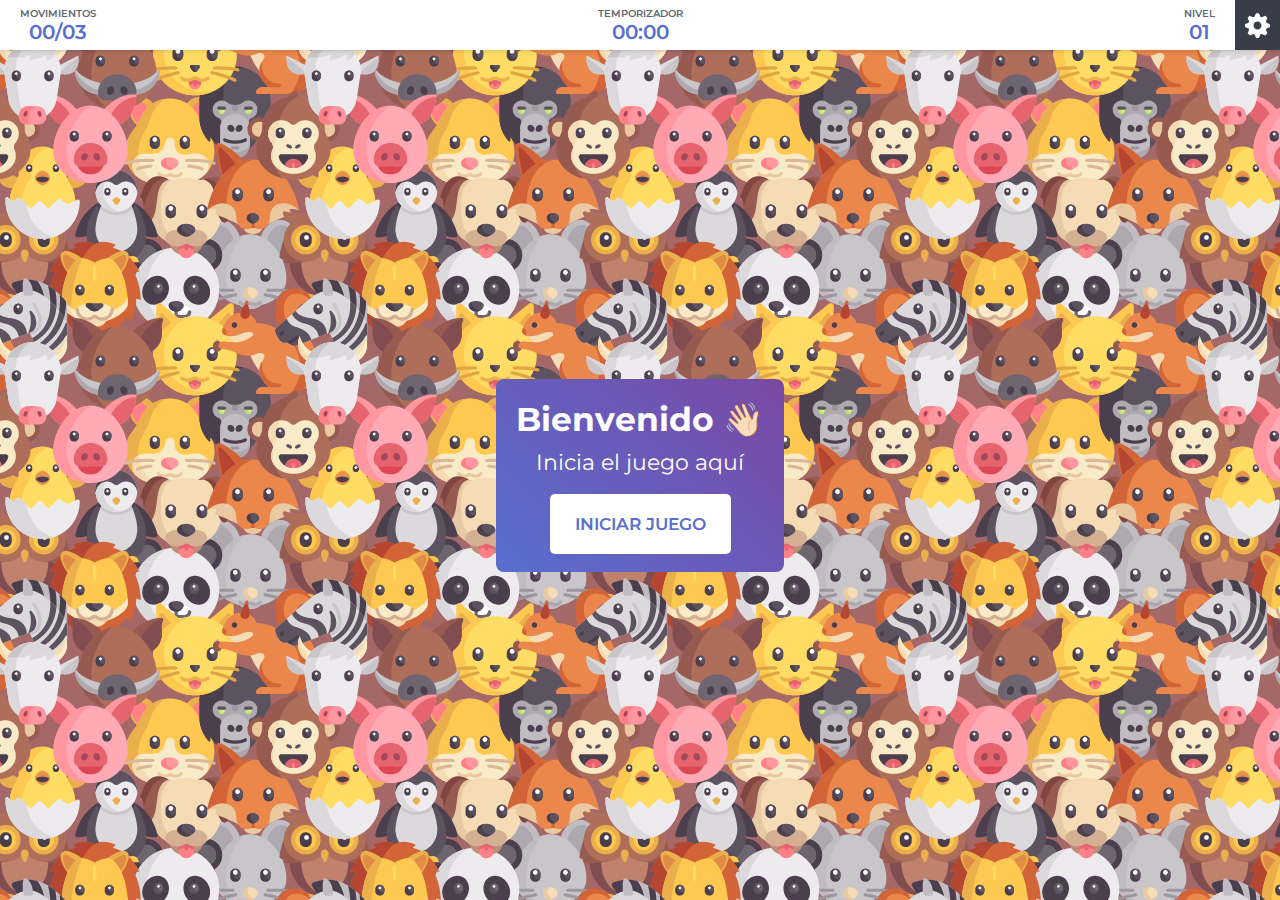
==== index.html @ 515320ef "Menu de configuración incorporado" ====
<!DOCTYPE html>
<html lang="es">
  <head>
    <meta charset="utf-8">
    <!-- FAVICON -->
    <link rel="apple-touch-icon" sizes="59x59" href="favicon/apple-icon-59x59.png">
    <link rel="apple-touch-icon" sizes="60x60" href="favicon/apple-icon-60x60.png">
    <link rel="apple-touch-icon" sizes="72x72" href="favicon/apple-icon-72x72.png">
    <link rel="apple-touch-icon" sizes="76x76" href="favicon/apple-icon-76x76.png">
    <link rel="apple-touch-icon" sizes="114x114" href="favicon/apple-icon-114x114.png">
    <link rel="apple-touch-icon" sizes="120x120" href="favicon/apple-icon-120x120.png">
    <link rel="apple-touch-icon" sizes="144x144" href="favicon/apple-icon-144x144.png">
    <link rel="apple-touch-icon" sizes="152x152" href="favicon/apple-icon-152x152.png">
    <link rel="apple-touch-icon" sizes="180x180" href="favicon/apple-icon-180x180.png">
    <link rel="icon" type="image/png" sizes="192x192"  href="favicon/android-icon-192x192.png">
    <link rel="icon" type="image/png" sizes="32x32" href="favicon/favicon-32x32.png">
    <link rel="icon" type="image/png" sizes="96x96" href="favicon/favicon-96x96.png">
    <link rel="icon" type="image/png" sizes="16x16" href="favicon/favicon-16x16.png">
    <link rel="manifest" href="favicon/manifest.json">
    <meta name="msapplication-TileColor" content="#ffffff">
    <meta name="msapplication-TileImage" content="favicon/ms-icon-144x144.png">
    <meta name="theme-color" content="#ffffff">
    <!-- FAVICON -->
    <meta name="viewport" content="width=device-width, initial-scale=1, shrink-to-fit=no" />
    <title>Tarjetas</title>
    <link href="https://fonts.googleapis.com/css?family=Archivo|Archivo+Narrow:600" rel="stylesheet"/>
    <link href="https://fonts.googleapis.com/css?family=Montserrat:200,300,600&display=swap" rel="stylesheet">
    <link href="tarjetas.css?t=60" rel="stylesheet">
    <link href="site.css?t=60" rel="stylesheet" />
  </head>
  <body id="body" class="bg-body">
    <header>
      <div class="header">
        <div class="flex-left header-element">
          <div id="contador">
            <p>Movimientos</p>
            <span id="mov">00</span>/<span id="mov-max">03</span>
          </div>
        </div>
        <div id="tiempo" class="header-element">
          <p>Temporizador</p>
          <span id="minutos">00</span>:<span id="segundos">00</span>
        </div>
        <div class="flex-right header-element">
          <div id="niveles">
            <p>Nivel</p>
            <span id="nivel">01</span>
          </div>
        </div>
      </div>
      <div id="botonConfig" class="btn-config">
        <img src="img/icons/config.svg" alt="" width="25px">
      </div>
    </header>
    <main>
      <div id="mesa" class="mesa">
        <div id="bienvenida" class="mensaje bienvenida visible">
          <h2>Bienvenido 👋🏻 </h2>
          <p>Inicia el juego aquí</p>
          <a class="boton reiniciaJuego">Iniciar Juego</a>
        </div>
      </div>
      <div id="mesaDeMensajes" class="mesa">
        <div id="finalizado" class="mensaje finalizado">
          <h2>¡Bien Hecho!</h2>
          <p>Tu tiempo fue <span id="tiempoFinal">tiempoFinal</span> y lo lograste en <span id="movFinal">movFinal</span> <span>movimientos</span></p>
          <a class="boton reiniciaJuego">¿Reiniciar?</a>
        </div>
        <div id="subeNivel" class="mensaje sube-nivel">
          <h2>¡Bien Hecho!</h2>
          <p>Pasas al siguiente nivel</p>
          <a class="boton btn-secundario reiniciaJuego">Reiniciar</a>
          <a class="boton subeNivel">Siguiente nivel</a>
        </div>
        <div id="gameOverMov" class="mensaje game-over">
          <h2>Oouch! Te quedaste sin movimientos :/</h2>
          <p>Vuelve a intentarlo</p>
          <a class="boton btn-secundario reiniciaJuego">Reiniciar Juego</a>
          <a class="boton reiniciaNivel">Reiniciar Nivel</a>
        </div>
        <div id="gameOverTime" class="mensaje game-over">
          <h2>Oouch! Te quedaste sin tiempo :/</h2>
          <p>Vuelve a intentarlo</p>
          <a class="boton btn-secundario reiniciaJuego">Reiniciar Juego</a>
          <a class="boton reiniciaNivel">Reiniciar Nivel</a>
        </div>
        <div id="endGame" class="mensaje end-game max-width-S">
          <h2>¡Genial! Te diste vuelta el juego</h2>
          <p>Sos un crack</p>
          <a class="boton reiniciaJuego">¿Reiniciar?</a>
        </div>
      </div>
      <div id="menuConfig" class="menu-config">
        <div class="titulo">
          <h1>Menú de Configuración</h1>
        </div>
        <div class="nav-menu">
          <ul>
            <!-- <li id="inter-modoDeJuego" class="inter-box">
              <p>Modo de Juego</p>
              <div class="inter-icon i-next"></div>
            </li> -->
            <li id="inter-pista" class="inter-box inter-off">
              <p class="inter-label">Pistas</p>
              <div class="inter-icon i-pista"></div>
            </li>
            <li id="inter-son" class="inter-box inter-on">
              <p class="inter-label">Efectos de Sonido</p>
              <div class="inter-icon i-sound"></div>
            </li>
            <!-- <li id="inter-mus" class="inter-box inter-off">
              <p class="inter-label">Música</p>
              <div class="inter-icon i-sound"></div>
            </li> -->
          </ul>
        </div>
      </div>
    </main>

    <audio src="sounds/yes.wav" class="sonido" id="son-yes" preload="auto"></audio>
    <audio src="sounds/no.wav" class="sonido" id="son-no" preload="auto"></audio>
    <audio src="sounds/giro.wav" class="sonido" id="son-giro" preload="auto" ></audio>

    <script src="js/variables-globales.js?t=60" async defer></script>
    <script src="js/menu-configuracion.js?t=60" async defer></script>
    <script src="js/baraja-reparte.js?t=60" async defer></script>
    <script src="js/descubrir-comparar.js?t=60" async defer></script>
    <script src="js/acierto-error.js?t=60" async defer></script>
    <script src="js/cronometro-temporizador.js?t=60" async defer></script>
    <script src="js/contador-movimientos.js?t=60" async defer></script>
    <script src="js/cambia-nivel.js?t=60" async defer></script>
    <script src="js/finalizar.js?t=60" async defer></script>
    <script src="js/iniciar.js?t=60" async defer></script>
  </body>
</html>
---- tarjetas.css ----
body {
  font-size: 2rem;
  display: flex;
  flex-direction: column;
}

header {
  display: flex;
  height: 50px !important;
  background: white;
  height: 30px;
  /* border-bottom: 1px solid black; */
  box-shadow: 0 0 5px rgba(0, 0, 0, 0.2);
}

.header {
  display: flex;
  justify-content: space-between;
  align-items: center;
  padding: 10px;
  width: 100%;
  background: white;
  color: var(--softblue);
  font-family: 'Montserrat', sans-serif;
}

.header p {
  font-size: 10px;
  margin: 0;
  text-transform: uppercase;
  color:rgb(94, 103, 115);
}

.btn-config {
  display: flex;
  justify-content: center;
  align-items: center;
  padding: 10px;
  background-color: rgb(55, 61, 73);
  cursor: pointer;
}

.btn-config:hover {
  background-color: rgb(103, 111, 129);
}

.header-element {
  font-size: 20px;
  font-weight: 600;
  margin: 10px;
  text-align: center;
  /* background: black; */
}

.flex-right {
  display: flex;
  justify-content: flex-end;
}

.flex-left {
  display: flex;
  justify-content: flex-start;
}

.menu-config{
  display: none;
  background: rgba(88, 111, 208, 0.99);
  color: white;
  font-family: 'Montserrat', sans-serif;
  font-size: 20px;
  padding: 20px;
  position: absolute;
  bottom: 0;
  left: 0;
  width: 100vw;
  height: calc(100vh - 50px);
  box-sizing: border-box;
  justify-content: center;
  align-items: center;
  flex-direction: column;
}

.menu-config > div {
  /* background: peru; */
  margin: 5px;
}

.titulo h1 {
  font-weight: 600;
  font-size: 20px;
  text-transform: uppercase;
  text-align: center;
}

.menu-config.visible {
  display: flex
}

.nav-menu ul{
  padding: 0;
}

.nav-menu ul li{
  list-style: none;
  text-align: center;
  /* justify-content: center; */
  align-items: center;
  display: flex;
}

.inter-label {
  /* margin: 0; */
}

.inter-icon {
  /* background: white; */
  width: 30px;
  height: 30px;
  margin-left: 10px;
}

.inter-box {
  display: flex;
  justify-content: space-between;
  cursor: pointer;
  background: rgba(0, 0, 0, .3);
  color: white;
  padding: 0 10px;
  margin: 10px 0;
  border-radius: 3px;
}

.inter-box:hover {
  background: rgba(0, 0, 0, .4);
}

.i-next {
  background-image: url(img/icons/next.svg);
}

.inter-off {
  background: #CECECE;
  color: rgba(0, 0, 0, .3);
}

.inter-off .i-pista{
  background-image: url(img/icons/pista-off.svg);
}
.inter-off .i-sound{
  background-image: url(img/icons/sound-off.svg);
}

.inter-off:hover {
  background: #EDEDED;
}

.inter-on {
  background: #3BB66D;
  color: white;
}

.inter-on .i-pista{
  background-image: url(img/icons/pista-on.svg);
}
.inter-on .i-sound{
  background-image: url(img/icons/sound-on.svg);
}

.inter-on:hover {
  background: #36A864;
}

main {
  display: flex;
  justify-content: center;
  flex-grow: 1;
  /* position: relative; */
}

.mesa {
  display: flex;
  flex-wrap: wrap;
  align-items: center;
  align-content: center;
  justify-content: center;
  max-width: 50rem;
}

.card-container {
  /* width: 200px;
  height: 300px; */
  /* background: peru; */
}

/* .card-container:hover .tarjeta{
  transform: translateY(-10px);
} */

.tarjeta {
  /* -- STYLE -- */
  width: 6rem;
  height: 6rem;
  margin: 0.5rem;
  cursor: pointer;
  /* -- OTHERS -- */
  /* position: relative; */
  transition: 1s;
  /* backface-visibility: hidden; */
  transform-style: preserve-3d;
}

.front {
  border-radius: 8px;
  background-image: var(--gradient);
  box-shadow: 1px 1px 3px rgba(0, 0, 0, 0.25), 4px 4px 10px rgba(0, 0, 0, 0.2);
  text-align: center;
  height: 100%;
  width: 100%;
  position: absolute;
  backface-visibility: hidden;
}

.mensaje {
  display: none;
  background-image: var(--gradient);
  color: white;
  padding: 10px 20px;
  border-radius: 8px;
  font-family: 'Montserrat', sans-serif;
  font-size: 22px;
  text-align: center;
  margin:10px;
  max-width: 450px;
}

.max-width-S {
  max-width: 300px;
}

.mensaje.visible {
  display: block;
}

.mensaje h2, p {
  margin: 10px 0;
}

.boton {
  color: white;
  text-decoration: none;
  color: var(--softblue);
  background: white;
  border-radius: 5px;
  padding: 20px 25px;
  margin: 8px;
  display: inline-block;
  text-transform: uppercase;
  font-weight: 600;
  font-size: 17px;
  transition: .3s;
  cursor: pointer;
}

.boton:hover {
  box-shadow: 6px 6px 0 rgba(0, 0, 0, 0.5);
  text-shadow: 1.5px 1.5px 0 rgba(0, 0, 0, 0.1);
  /* color: white; */
  border-radius: 10px;
}

.btn-secundario {
  border: solid 1px white;
  background: rgba(255, 255, 255, 0.1);
  color: white;
}

.btn-secundario:hover {
  background: rgba(255, 255, 255, 0.2);
  text-shadow: none;
}

.front p {
  margin: 0;
  text-align: center;
  position: relative;
  top: 29px;
  color: white;
  font-family: 'Montserrat', sans-serif;
  font-size: 18px;
  font-weight: 200;
  line-height: 19px;
  backface-visibility: hidden;
}

.front span {
  font-weight: 600;
}

.back {
  /* -- POSITION -- */
  position: absolute;
  /* left: 0;
  right: 0;
  top: 0;
  bottom: 0; */
  height: 100%;
  width: 100%;
  /* -- STYLE -- */
  /* background: white; */
  box-shadow: 1px 1px 3px rgba(0, 0, 0, 0.25), 4px 4px 10px rgba(0, 0, 0, 0.2);
  border-radius: 8px;
  font-size: 2.5rem;
  padding-top: 0.4rem;
  box-sizing: border-box;
  /* -- DISPLAY -- */
  display: flex;
  justify-content: center;
  align-items: center;
  transform: rotateY(-180deg);
  backface-visibility: hidden;
}

.back img {
  width: 50px;
}

.key-name {
  position: absolute;
  right: 0;
  background: rgba(255, 255, 255, 0.2);
  width: 30px;
  font-size: 20px;
  border-radius: 0 8px;
  color: white;
}

.tarjeta.descubierta {
  transform: rotateY(-180deg);
}


/* ANIMACIONES */

@keyframes error {
  /* 0% {
    transform: rotateY(-80deg) translateX(0px);
  } */
  10%, 90% {
    transform: rotateY(-180deg) translateX(-1px);
  }
  20%, 80%{
    transform: rotateY(-180deg) translateX(2px);
  }
  30%, 50%, 70% {
    transform: rotateY(-180deg) translateX(-4px);
  }
  40%, 60% {
    transform: rotateY(-180deg) translateX(4px);
  }
  /* 100% {
    transform: rotateY(0deg) translateX(0px);
  } */
}

@keyframes pista {
  /* 0% {
    transform: rotateY(-80deg) translateX(0px);
  } */
  10%, 90% {
    transform: translateY(-1px);
  }
  20%, 80%{
    transform: translateY(2px);
  }
  30%, 50%, 70% {
    transform: translateY(-4px);
  }
  40%, 60% {
    transform: translateY(4px);
  }
  /* 100% {
    transform: rotateY(0deg) translateX(0px);
  } */
}


.acertada {
  border-radius: 8px;
  box-shadow: inset 0 0 0 3px rgb(95, 215, 39);
}

.error {
    /* animation: error 1s cubic-bezier(0.36, 0.07, 0.19, 0.97) both; */
    animation: error 0.6s;
    animation-delay: 0.3s;
}

.pista {
  animation: pista 1s;
}

.finalizado span {
  font-weight: 600;
}



/* .tarjeta__contenido::selection {
  background: transparent;
} */

/* .tarjeta:hover {
  transform: rotateY(-180deg);
} */

/* .boton {
  display: flex;
  justify-content: center;
  cursor: pointer;
}

.boton p {
  background: #48a473;
  color: white;
  padding: 10px 50px;
  border-radius: 5px;
  font-size: 25px;
  font-family: 'Montserrat', sans-serif;
  font-weight: 600;
  transition: 1s;
}

.boton p:hover {
  background: #419e92;
} */
---- site.css ----
:root {
  --bg: #fafafa;
  --font: "Archivo", sans-serif;
  /* --font-display: "Archivo Narrow", sans-serif; */
  --softblue: #586FD0;
  --purple: #7A48A4;
  --gradient: linear-gradient(45deg, var(--softblue), var(--purple));
}

body {
  margin: auto;
  min-height: 100vh;
  background: var(--bg);
  font-family: var(--font);
  user-select: none;
}

.bg-body {
  background-image: url(img/animals.png);
  background-size: 300px;
}

@media screen and (min-resolution: 2dppx) {
  .bg-body {
    background-image: url(img/animals@2x.png);
  }
}

.sonido {
  display: none;
}
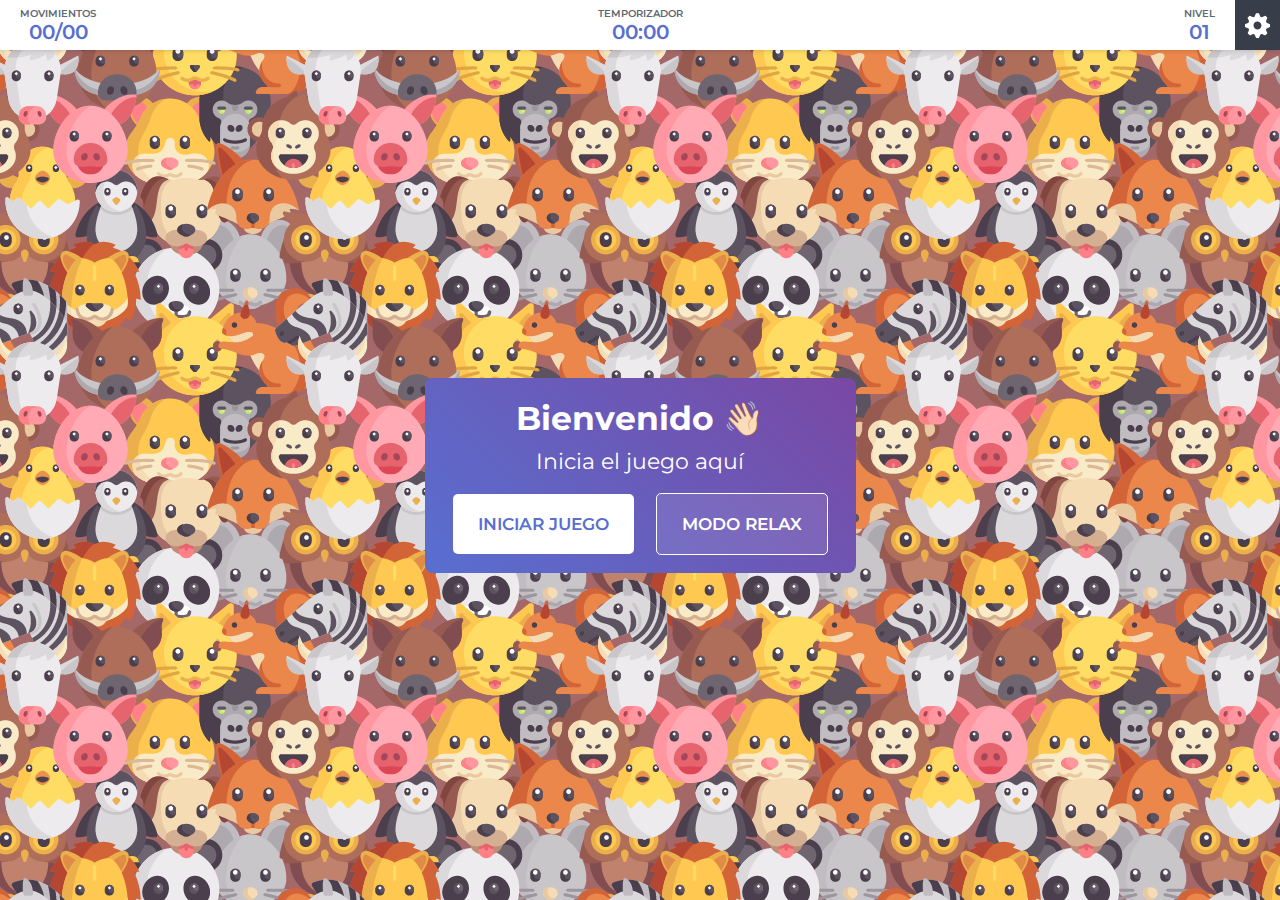
==== commit 15682e80: "Nuevas mejoras Se añadió modo Relax, Se añadieron los niveles al menú de configuración, se añadió mo" ====
--- a/index.html
+++ b/index.html
@@ -25,8 +25,8 @@
     <title>Tarjetas</title>
     <link href="https://fonts.googleapis.com/css?family=Archivo|Archivo+Narrow:600" rel="stylesheet"/>
     <link href="https://fonts.googleapis.com/css?family=Montserrat:200,300,600&display=swap" rel="stylesheet">
-    <link href="tarjetas.css?t=60" rel="stylesheet">
-    <link href="site.css?t=60" rel="stylesheet" />
+    <link href="tarjetas.css?t=63" rel="stylesheet">
+    <link href="site.css?t=63" rel="stylesheet" />
   </head>
   <body id="body" class="bg-body">
     <header>
@@ -34,7 +34,7 @@
         <div class="flex-left header-element">
           <div id="contador">
             <p>Movimientos</p>
-            <span id="mov">00</span>/<span id="mov-max">03</span>
+            <span id="mov">00</span>/<span id="mov-max">00</span>
           </div>
         </div>
         <div id="tiempo" class="header-element">
@@ -57,7 +57,8 @@
         <div id="bienvenida" class="mensaje bienvenida visible">
           <h2>Bienvenido 👋🏻 </h2>
           <p>Inicia el juego aquí</p>
-          <a class="boton reiniciaJuego">Iniciar Juego</a>
+          <a class="boton iniciaModoNormal">Iniciar Juego</a>
+          <a class="boton btn-secundario iniciaModoRelax">Modo Relax</a>
         </div>
       </div>
       <div id="mesaDeMensajes" class="mesa">
@@ -100,6 +101,31 @@
               <p>Modo de Juego</p>
               <div class="inter-icon i-next"></div>
             </li> -->
+            <!-- <li class="inter-modoDeJuego">
+              <div class="inter-box inter-modJuego modNormal inter-on">
+                <p>Normal</p>
+              </div>
+              <div class="inter-box inter-modJuego modRelax inter-off">
+                <p>Relax</p>
+              </div>
+            </li> -->
+            <li id="inter-niveles" class="inter-niveles">
+              <div class="inter-box inter-niv inter-on">
+                <p class="inter-label">1</p>
+              </div>
+              <div class="inter-box inter-niv inter-bloq">
+                <p class="inter-label">2</p>
+              </div>
+              <div class="inter-box inter-niv inter-bloq">
+                <p class="inter-label">3</p>
+              </div>
+              <div class="inter-box inter-niv inter-bloq">
+                <p class="inter-label">4</p>
+              </div>
+              <div class="inter-box inter-niv inter-bloq">
+                <p class="inter-label">5</p>
+              </div>
+            </li>
             <li id="inter-pista" class="inter-box inter-off">
               <p class="inter-label">Pistas</p>
               <div class="inter-icon i-pista"></div>
@@ -121,15 +147,15 @@
     <audio src="sounds/no.wav" class="sonido" id="son-no" preload="auto"></audio>
     <audio src="sounds/giro.wav" class="sonido" id="son-giro" preload="auto" ></audio>
 
-    <script src="js/variables-globales.js?t=60" async defer></script>
-    <script src="js/menu-configuracion.js?t=60" async defer></script>
-    <script src="js/baraja-reparte.js?t=60" async defer></script>
-    <script src="js/descubrir-comparar.js?t=60" async defer></script>
-    <script src="js/acierto-error.js?t=60" async defer></script>
-    <script src="js/cronometro-temporizador.js?t=60" async defer></script>
-    <script src="js/contador-movimientos.js?t=60" async defer></script>
-    <script src="js/cambia-nivel.js?t=60" async defer></script>
-    <script src="js/finalizar.js?t=60" async defer></script>
-    <script src="js/iniciar.js?t=60" async defer></script>
+    <script src="js/variables-globales.js?t=63" async defer></script>
+    <script src="js/menu-configuracion.js?t=63" async defer></script>
+    <script src="js/baraja-reparte.js?t=63" async defer></script>
+    <script src="js/descubrir-comparar.js?t=63" async defer></script>
+    <script src="js/acierto-error.js?t=63" async defer></script>
+    <script src="js/cronometro-temporizador.js?t=63" async defer></script>
+    <script src="js/contador-movimientos.js?t=63" async defer></script>
+    <script src="js/cambia-nivel.js?t=63" async defer></script>
+    <script src="js/finalizar.js?t=63" async defer></script>
+    <script src="js/iniciar.js?t=63" async defer></script>
   </body>
 </html>
--- a/tarjetas.css
+++ b/tarjetas.css
@@ -29,6 +29,10 @@
   margin: 0;
   text-transform: uppercase;
   color:rgb(94, 103, 115);
+}
+
+.invisible {
+  display: none;
 }
 
 .btn-config {
@@ -73,7 +77,8 @@
   bottom: 0;
   left: 0;
   width: 100vw;
-  height: calc(100vh - 50px);
+  /* height: calc(100vh - 50px); */
+  height: calc((var(--vh, 1vh) * 100) - 50px);
   box-sizing: border-box;
   justify-content: center;
   align-items: center;
@@ -119,6 +124,15 @@
   margin-left: 10px;
 }
 
+.inter-modoDeJuego {
+  justify-content: space-between;
+}
+
+.inter-modJuego{
+  width: 40%;
+  justify-content: center !important;
+}
+
 .inter-box {
   display: flex;
   justify-content: space-between;
@@ -134,6 +148,15 @@
   background: rgba(0, 0, 0, .4);
 }
 
+.inter-niveles {
+  justify-content: space-between;
+}
+
+.inter-niv {
+  width: 20px;
+  justify-content: center;
+}
+
 .i-next {
   background-image: url(img/icons/next.svg);
 }
@@ -168,6 +191,15 @@
 
 .inter-on:hover {
   background: #36A864;
+}
+
+.inter-bloq {
+  opacity: .2;
+  cursor: no-drop;
+}
+
+.inter-bloq:hover {
+  background: rgba(0, 0, 0, .3);
 }
 
 main {
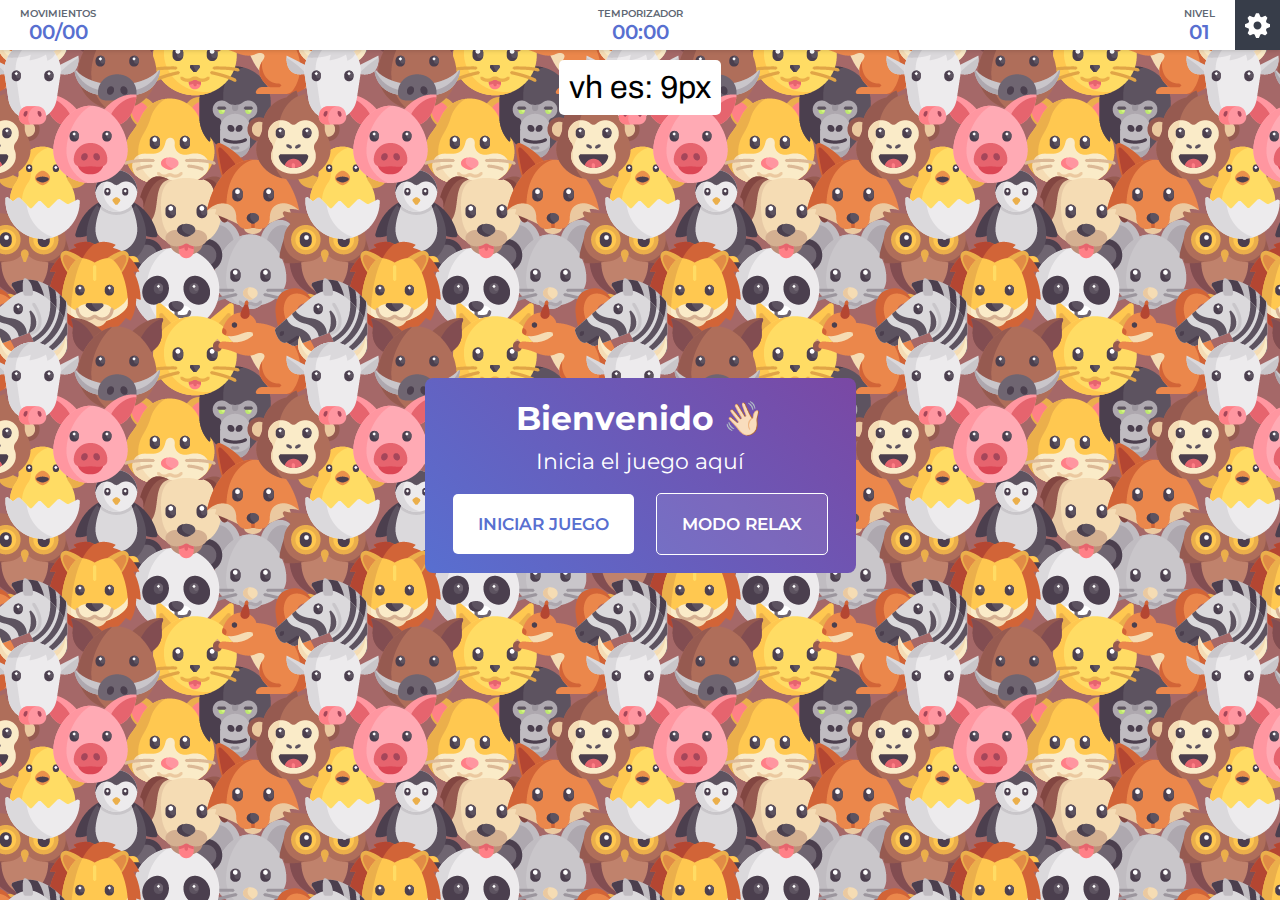
==== commit a675fabc: "Mejorando vh unit en JS" ====
--- a/index.html
+++ b/index.html
@@ -53,6 +53,9 @@
       </div>
     </header>
     <main>
+      <div class="vh">
+        vh es: ?px
+      </div>
       <div id="mesa" class="mesa">
         <div id="bienvenida" class="mensaje bienvenida visible">
           <h2>Bienvenido 👋🏻 </h2>
--- a/tarjetas.css
+++ b/tarjetas.css
@@ -33,6 +33,14 @@
 
 .invisible {
   display: none;
+}
+
+.vh {
+  position: absolute;
+  background: white;
+  padding: 10px;
+  border-radius: 5px;
+  top: 60px;
 }
 
 .btn-config {
@@ -78,7 +86,7 @@
   left: 0;
   width: 100vw;
   /* height: calc(100vh - 50px); */
-  height: calc((var(--vh, 1vh) * 100) - 50px);
+  height: calc(100 * (var(--vh, 1vh)) - 50px);
   box-sizing: border-box;
   justify-content: center;
   align-items: center;
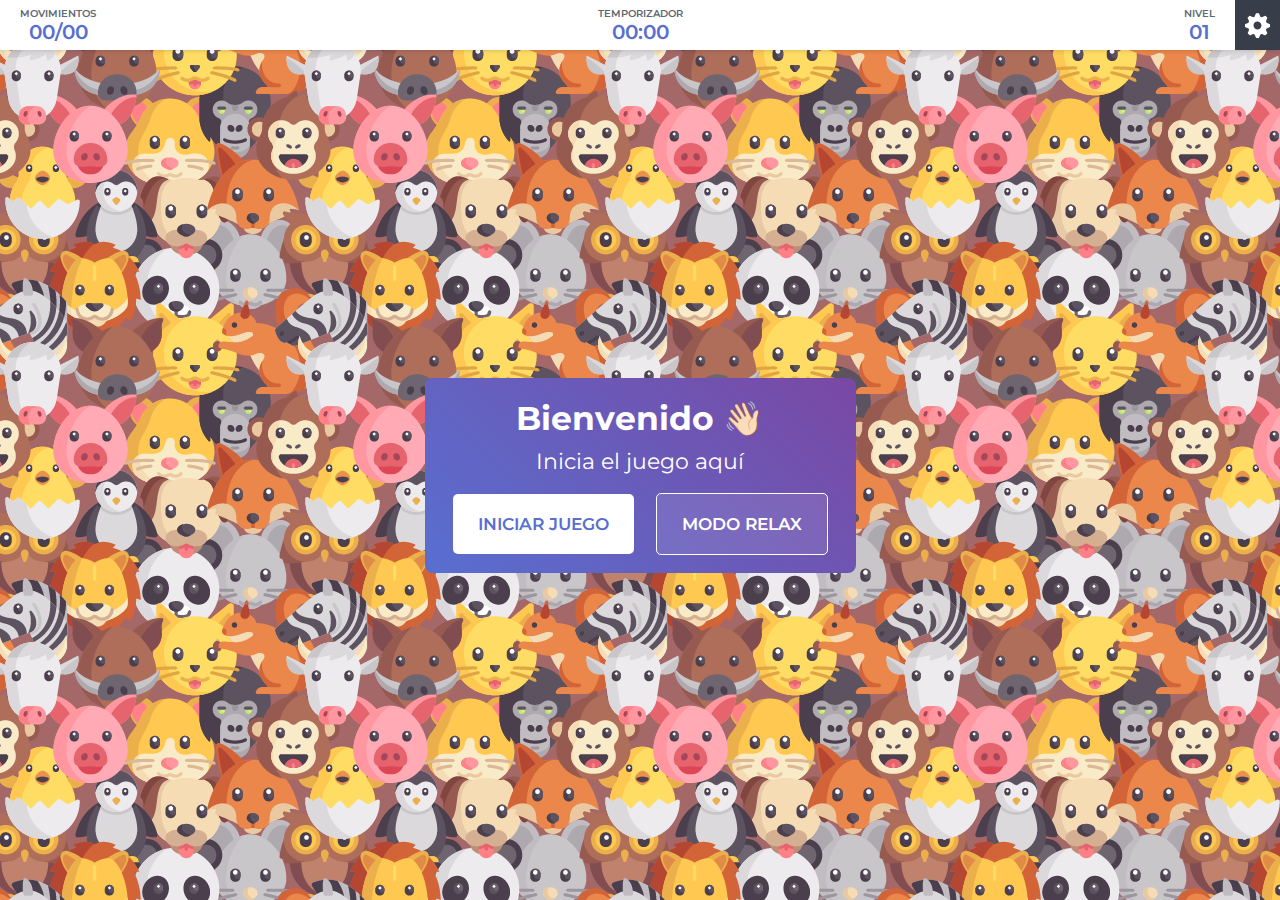
==== commit fbdbe402: "realViewportHeight.js añadido al proyecto, Problema en MenuConfig en Mobile resuelto" ====
--- a/index.html
+++ b/index.html
@@ -25,8 +25,8 @@
     <title>Tarjetas</title>
     <link href="https://fonts.googleapis.com/css?family=Archivo|Archivo+Narrow:600" rel="stylesheet"/>
     <link href="https://fonts.googleapis.com/css?family=Montserrat:200,300,600&display=swap" rel="stylesheet">
-    <link href="tarjetas.css?t=63" rel="stylesheet">
-    <link href="site.css?t=63" rel="stylesheet" />
+    <link href="tarjetas.css?t=65" rel="stylesheet">
+    <link href="site.css?t=65" rel="stylesheet" />
   </head>
   <body id="body" class="bg-body">
     <header>
@@ -53,9 +53,6 @@
       </div>
     </header>
     <main>
-      <div class="vh">
-        vh es: ?px
-      </div>
       <div id="mesa" class="mesa">
         <div id="bienvenida" class="mensaje bienvenida visible">
           <h2>Bienvenido 👋🏻 </h2>
@@ -150,15 +147,16 @@
     <audio src="sounds/no.wav" class="sonido" id="son-no" preload="auto"></audio>
     <audio src="sounds/giro.wav" class="sonido" id="son-giro" preload="auto" ></audio>
 
-    <script src="js/variables-globales.js?t=63" async defer></script>
-    <script src="js/menu-configuracion.js?t=63" async defer></script>
-    <script src="js/baraja-reparte.js?t=63" async defer></script>
-    <script src="js/descubrir-comparar.js?t=63" async defer></script>
-    <script src="js/acierto-error.js?t=63" async defer></script>
-    <script src="js/cronometro-temporizador.js?t=63" async defer></script>
-    <script src="js/contador-movimientos.js?t=63" async defer></script>
-    <script src="js/cambia-nivel.js?t=63" async defer></script>
-    <script src="js/finalizar.js?t=63" async defer></script>
-    <script src="js/iniciar.js?t=63" async defer></script>
+    <script src="js/realViewportHeight.js?t=65" async defer></script>
+    <script src="js/variables-globales.js?t=65" async defer></script>
+    <script src="js/menu-configuracion.js?t=65" async defer></script>
+    <script src="js/baraja-reparte.js?t=65" async defer></script>
+    <script src="js/descubrir-comparar.js?t=65" async defer></script>
+    <script src="js/acierto-error.js?t=65" async defer></script>
+    <script src="js/cronometro-temporizador.js?t=65" async defer></script>
+    <script src="js/contador-movimientos.js?t=65" async defer></script>
+    <script src="js/cambia-nivel.js?t=65" async defer></script>
+    <script src="js/finalizar.js?t=65" async defer></script>
+    <script src="js/iniciar.js?t=65" async defer></script>
   </body>
 </html>
--- a/tarjetas.css
+++ b/tarjetas.css
@@ -82,7 +82,7 @@
   font-size: 20px;
   padding: 20px;
   position: absolute;
-  bottom: 0;
+  /* bottom: 0; */
   left: 0;
   width: 100vw;
   /* height: calc(100vh - 50px); */
